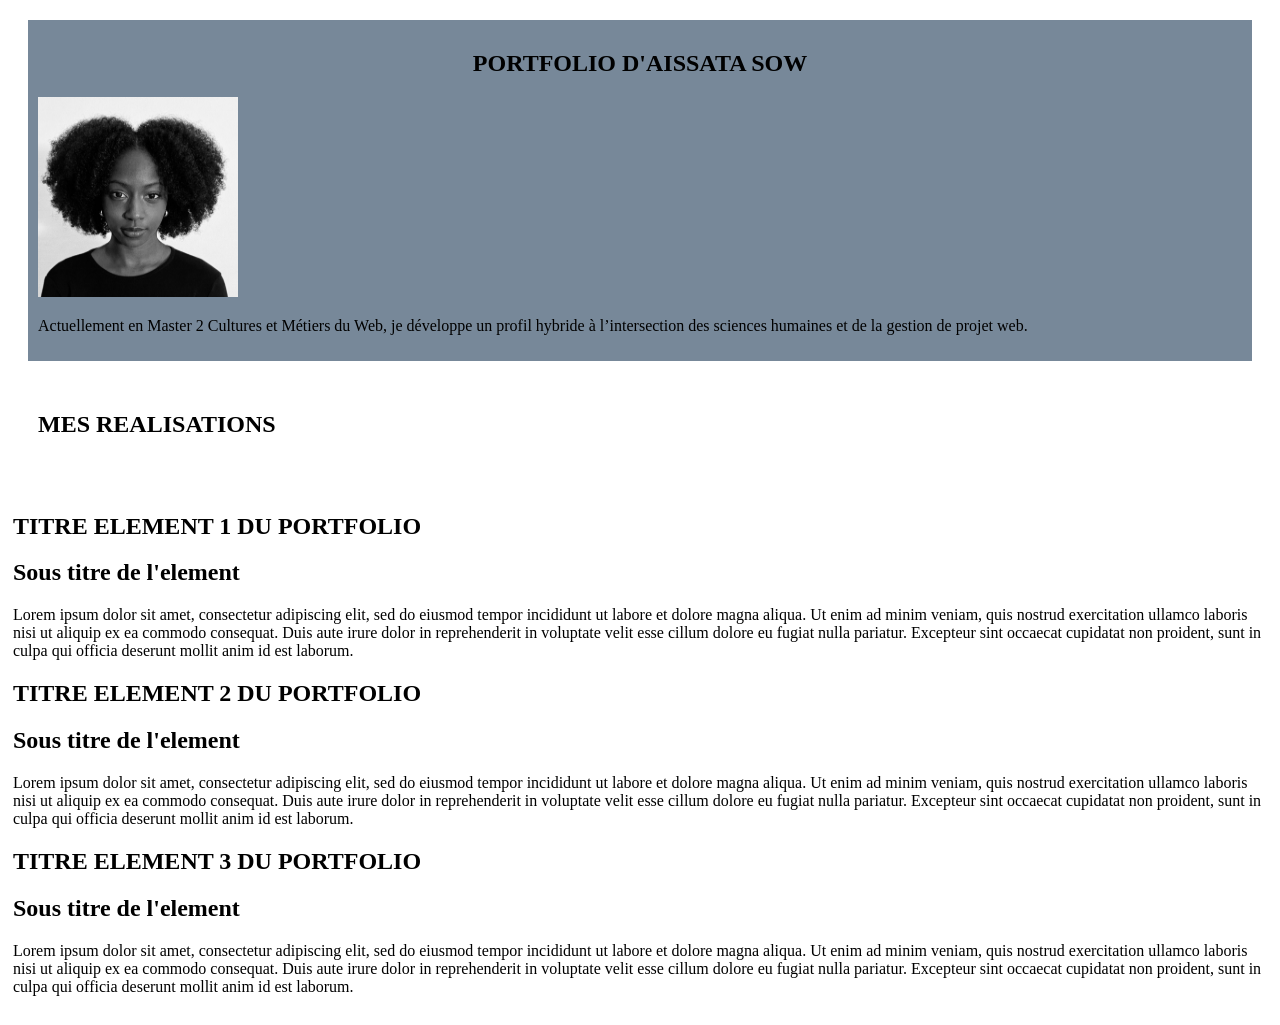
==== index.html @ 1c98b768 "+fichiers portfolio" ====
<!DOCTYPE html>
<html lang="en">
<head>
    <meta charset="UTF-8">
    <meta name="viewport" content="width=device-width, initial-scale=1.0">
    <title>Portfolio</title>
</head>
<body>
<style>
.sctn-accueil{
    margin: 20px;
    border: 2px;
    padding: 10px;
    background-color: lightslategrey;
}
.title-name{
    text-align: center;
}
.title-portfolio{
    margin: 20px;
    border: 2px;
    padding: 10px;
}    
.liste-elmnts-portfolio{
    padding: 5px;
}
.elmnts-1{
    padding: auto;
}
.elmnts-2{
    padding: auto;
}
.elmnts-3{
    padding: auto;
}
</style>    
<section class="sctn-accueil">
    <h1 class="title-name">
        PORTFOLIO D'AISSATA SOW
    </h1>
    <img src="photo_pro.jpg" alt="photo professionnelle d'Aissata" width="200" height="200"> 
    <p class="paragraphe_accueil">
Actuellement en Master 2 Cultures et Métiers du Web, je développe un profil hybride à l’intersection des sciences humaines et de la gestion de projet web. 
    </p>
</section>  
<section class="title-portfolio">
<h1>MES REALISATIONS</h1>
</section>
<section class="liste-elmnts-portfolio">
<div class="elmnts-1">
<h1>
TITRE ELEMENT 1 DU PORTFOLIO
</h1>
<h2>
    Sous titre de l'element 
</h2>
<p>
    Lorem ipsum dolor sit amet, consectetur adipiscing elit, sed do eiusmod tempor incididunt ut labore et dolore magna aliqua. Ut enim ad minim veniam, quis nostrud exercitation ullamco laboris nisi ut aliquip ex ea commodo consequat. Duis aute irure dolor in reprehenderit in voluptate velit esse cillum dolore eu fugiat nulla pariatur. Excepteur sint occaecat cupidatat non proident, sunt in culpa qui officia deserunt mollit anim id est laborum.
</p>    
</div class="elmnts-2">    
<div>
<h1>
    TITRE ELEMENT 2 DU PORTFOLIO
</h1>
<h2>
    Sous titre de l'element 
</h2>
<p>
    Lorem ipsum dolor sit amet, consectetur adipiscing elit, sed do eiusmod tempor incididunt ut labore et dolore magna aliqua. Ut enim ad minim veniam, quis nostrud exercitation ullamco laboris nisi ut aliquip ex ea commodo consequat. Duis aute irure dolor in reprehenderit in voluptate velit esse cillum dolore eu fugiat nulla pariatur. Excepteur sint occaecat cupidatat non proident, sunt in culpa qui officia deserunt mollit anim id est laborum.
</p>
</div>
<div class="elmnts-3">
<h1>
    TITRE ELEMENT 3 DU PORTFOLIO
</h1>
<h2>
    Sous titre de l'element 
</h2>
<p>
    Lorem ipsum dolor sit amet, consectetur adipiscing elit, sed do eiusmod tempor incididunt ut labore et dolore magna aliqua. Ut enim ad minim veniam, quis nostrud exercitation ullamco laboris nisi ut aliquip ex ea commodo consequat. Duis aute irure dolor in reprehenderit in voluptate velit esse cillum dolore eu fugiat nulla pariatur. Excepteur sint occaecat cupidatat non proident, sunt in culpa qui officia deserunt mollit anim id est laborum.
</p>
</div>
</section>   
</body>
</html>
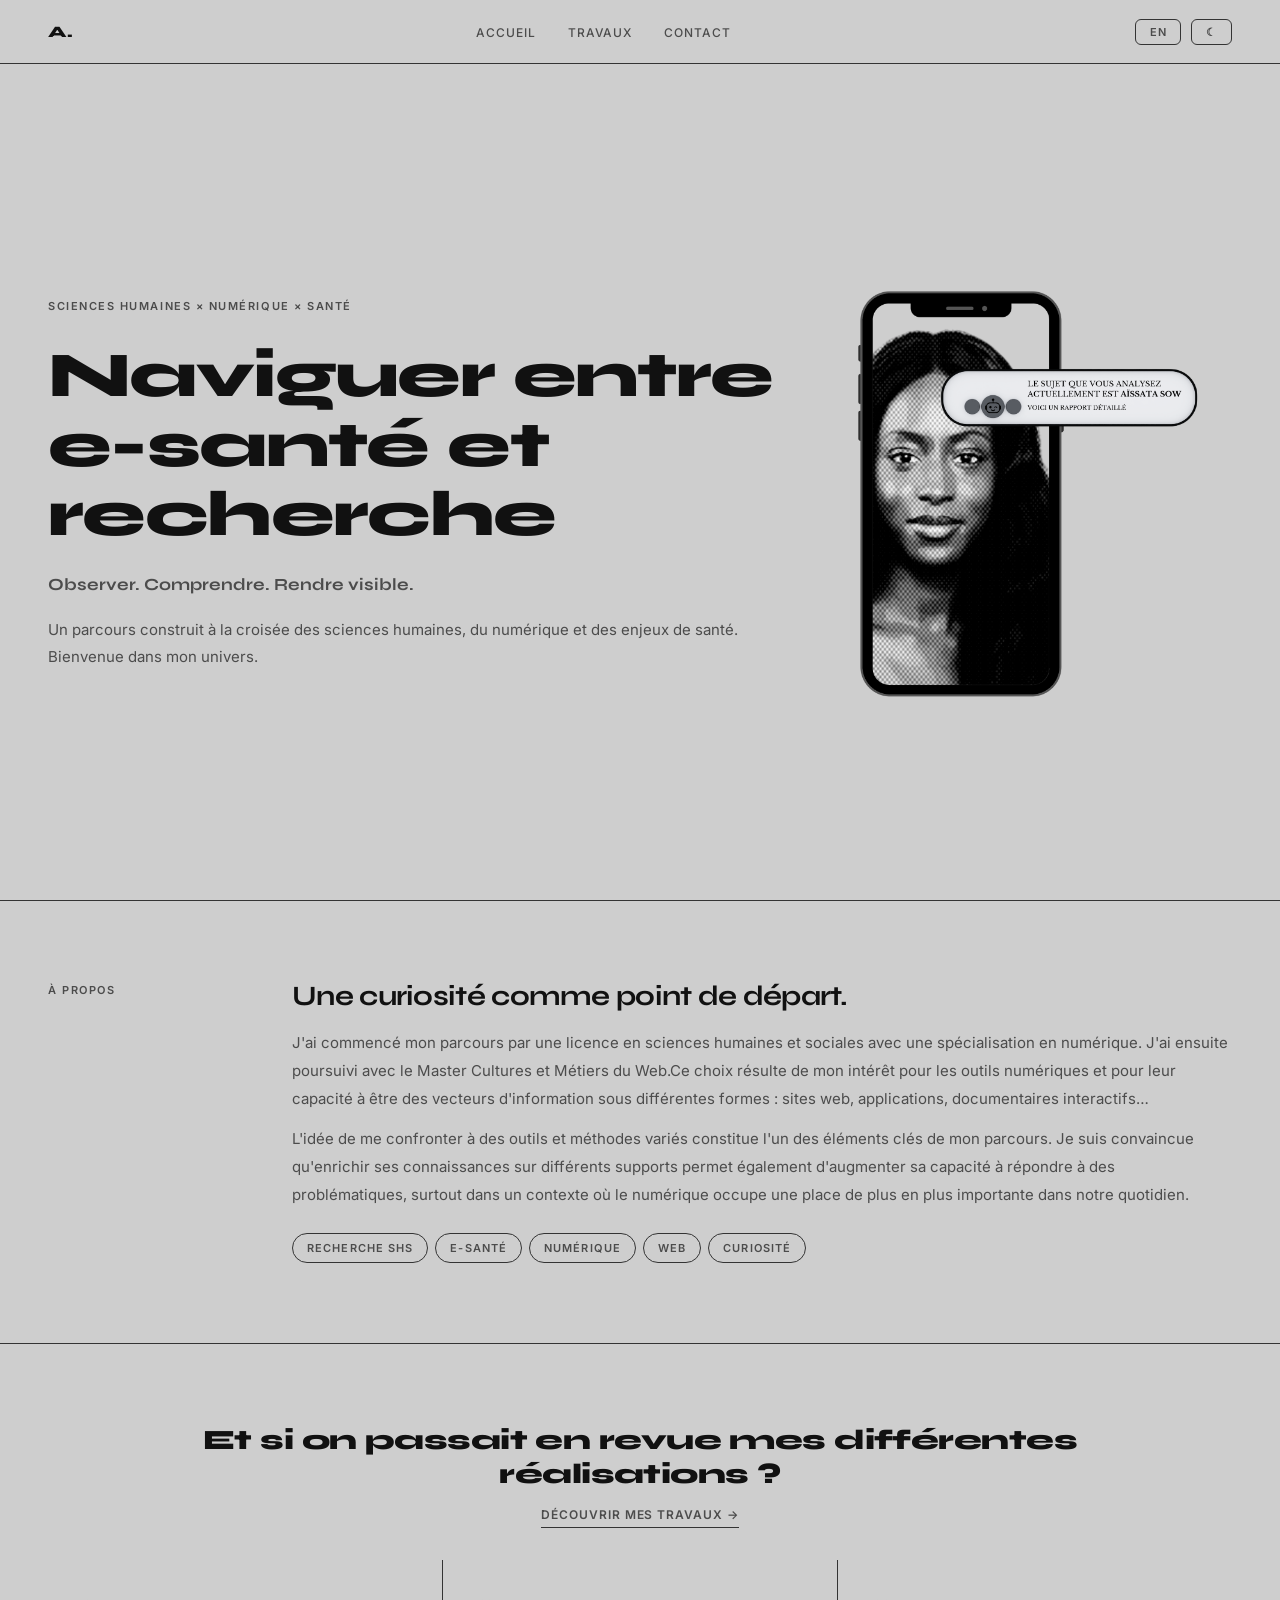
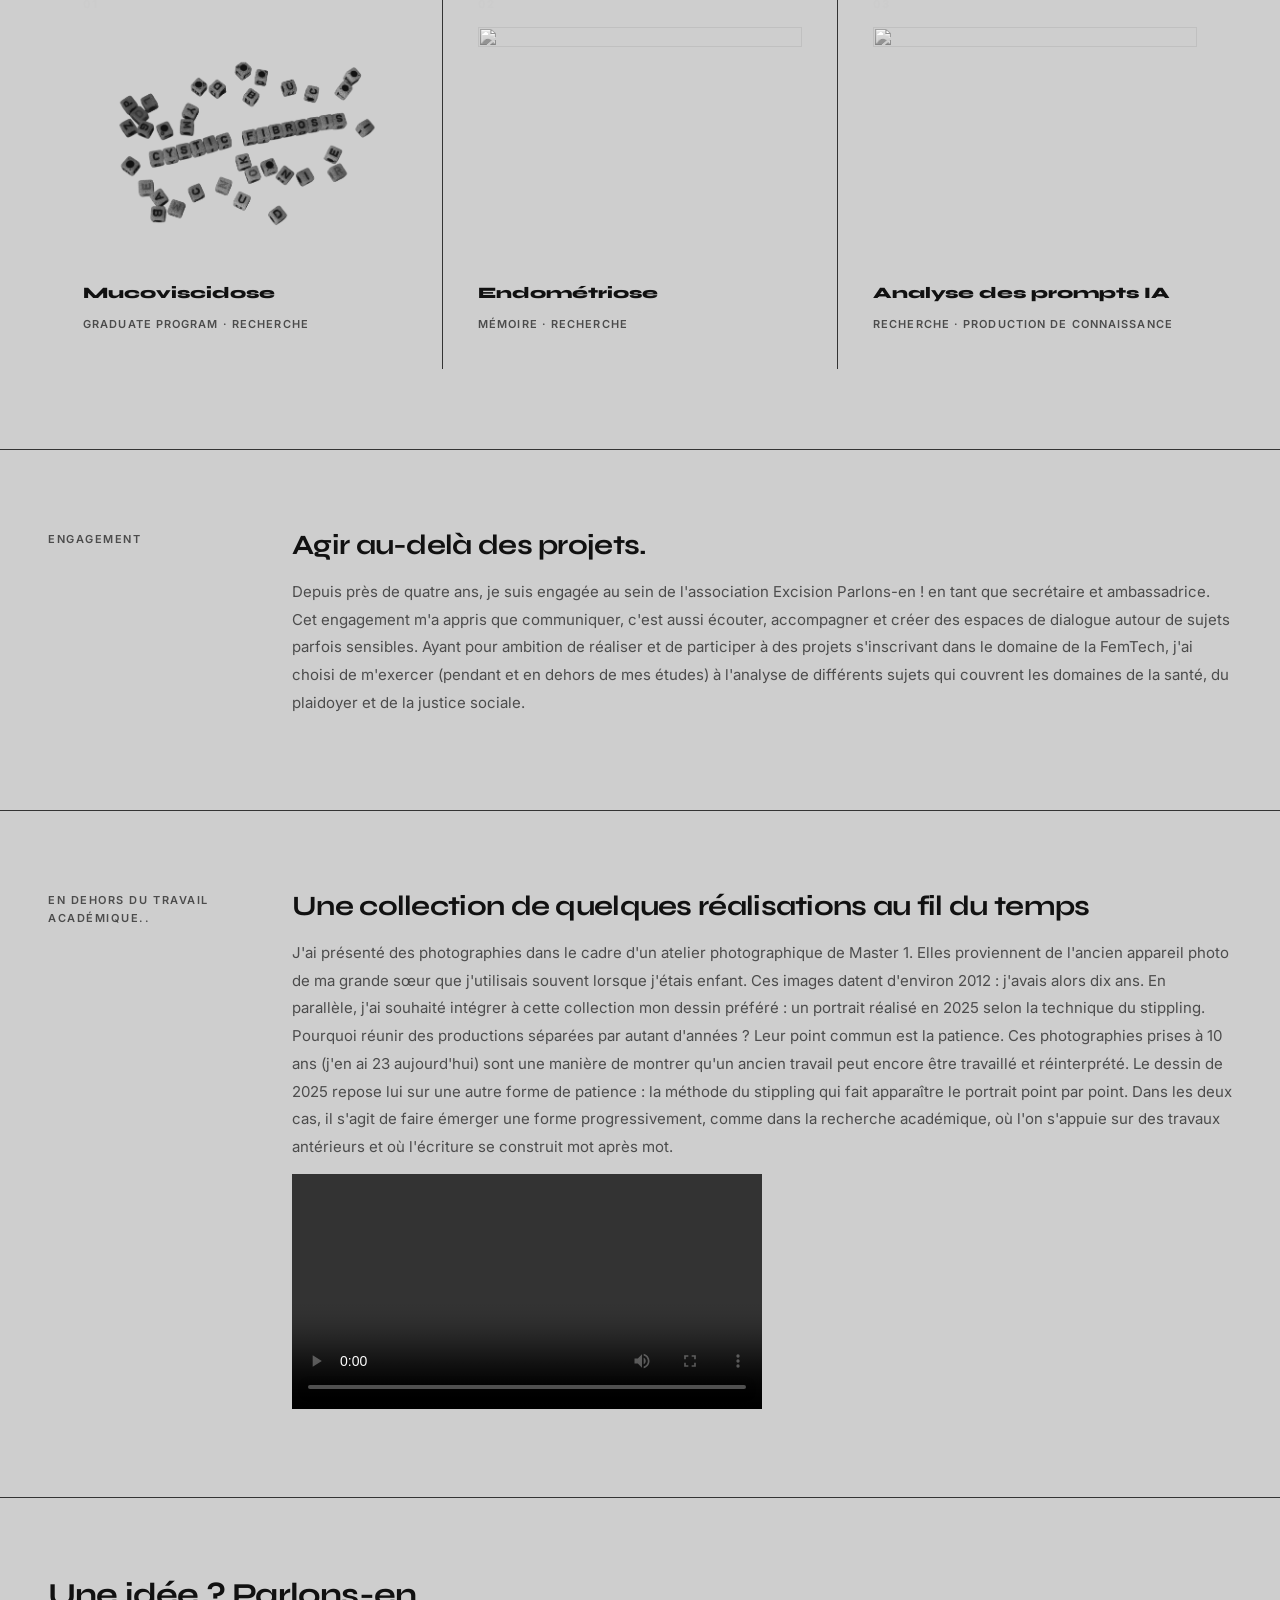
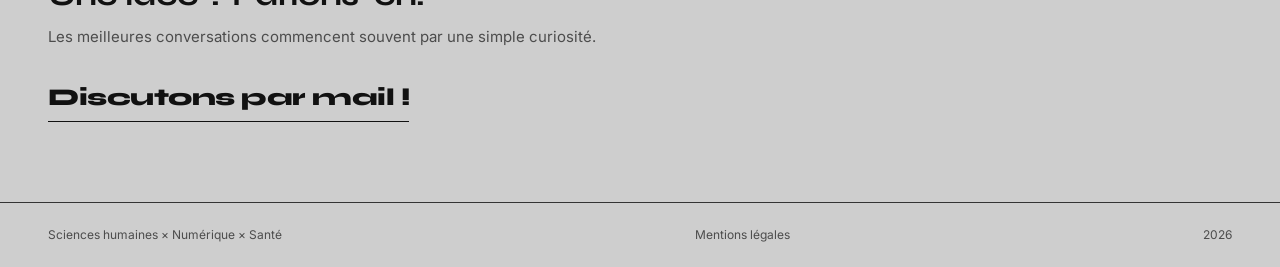
==== commit 4458ea3a: "Mise à jour portfolio" ====
--- a/index.html
+++ b/index.html
@@ -1,85 +1,275 @@
 <!DOCTYPE html>
-<html lang="en">
+<html lang="fr">
 <head>
-    <meta charset="UTF-8">
-    <meta name="viewport" content="width=device-width, initial-scale=1.0">
-    <title>Portfolio</title>
+  <meta charset="UTF-8" />
+  <link rel="icon" type="image/png" href="favicon.png" />
+  <meta name="viewport" content="width=device-width, initial-scale=1.0" />
+  <meta name="description" content="Portfolio — e-santé et recherche en sciences humaines et sociales" />
+  <title>Portfolio — e-santé & recherche</title>
+  <link href="https://fonts.googleapis.com/css2?family=Syne:wght@700;800&family=Inter:wght@400;500;600&display=swap" rel="stylesheet" />
+  <link rel="stylesheet" href="style.css" />
 </head>
 <body>
-<style>
-.sctn-accueil{
-    margin: 20px;
-    border: 2px;
-    padding: 10px;
-    background-color: lightslategrey;
-}
-.title-name{
-    text-align: center;
-}
-.title-portfolio{
-    margin: 20px;
-    border: 2px;
-    padding: 10px;
-}    
-.liste-elmnts-portfolio{
-    padding: 5px;
-}
-.elmnts-1{
-    padding: auto;
-}
-.elmnts-2{
-    padding: auto;
-}
-.elmnts-3{
-    padding: auto;
-}
-</style>    
-<section class="sctn-accueil">
-    <h1 class="title-name">
-        PORTFOLIO D'AISSATA SOW
-    </h1>
-    <img src="photo_pro.jpg" alt="photo professionnelle d'Aissata" width="200" height="200"> 
-    <p class="paragraphe_accueil">
-Actuellement en Master 2 Cultures et Métiers du Web, je développe un profil hybride à l’intersection des sciences humaines et de la gestion de projet web. 
+
+<nav>
+  <div class="nav-logo">A.</div>
+  <ul class="nav-links">
+    <li><a href="index.html"   data-fr="Accueil" data-en="Home">Accueil</a></li>
+    <li><a href="travaux.html" data-fr="Travaux"  data-en="Works">Travaux</a></li>
+    <li><a href="#contact"     data-fr="Contact"  data-en="Contact">Contact</a></li>
+  </ul>
+  <div class="nav-controls">
+    <button class="ctrl-btn" onclick="toggleLang()" id="lang-btn">EN</button>
+    <button class="ctrl-btn" onclick="toggleDark()" id="dark-btn">☾</button>
+  </div>
+</nav>
+
+<main>
+
+  <!-- HERO -->
+  <section class="hero">
+    <div class="hero-left">
+
+      <span class="hero-label"
+        data-fr="Sciences humaines × Numérique × Santé"
+        data-en="Humanities × Digital × Health">
+        Sciences humaines × Numérique × Santé
+      </span>
+
+      <h1
+        data-fr="Naviguer entre e-santé et recherche"
+        data-en="Navigating between e-health and research">
+        Naviguer entre e-santé et recherche
+      </h1>
+
+      <span class="hero-line"
+        data-fr="Observer. Comprendre. Rendre visible."
+        data-en="Observe. Understand. Make visible.">
+        Observer. Comprendre. Rendre visible.
+      </span>
+
+      <p
+        data-fr="Un parcours construit à la croisée des sciences humaines, du numérique et des enjeux de santé. Bienvenue dans mon univers."
+        data-en="A path built at the crossroads of humanities, digital tools, and health issues. Welcome to my world.">
+        Un parcours construit à la croisée des sciences humaines, du numérique et des enjeux de santé. Bienvenue dans mon univers.
+      </p>
+
+    </div>
+    <div class="hero-right">
+      <img class="hero-photo" src="profile-portfolio.png" alt="Portrait" />
+    </div>
+  </section>
+
+  <!--
+    J'ai choisi de partir sur une méthode avec des div, des class et des data fr/en
+    car après lecture de plusieurs sources en ligne et selon les conseils des IA,
+    c'était moins complexe que de créer un fichier HTML en français puis un fichier HTML en anglais.
+    Inconvénient principal : chronophage et cela peut vite être difficile à lire
+    mais je n'ai pas trouvé une autre manière d'avoir le résultat qui me satisfait.
+  -->
+
+  <!-- À PROPOS -->
+  <section class="section-wrap">
+    <div class="two-col">
+
+      <div class="label"
+        data-fr="À propos"
+        data-en="About">
+        À propos
+      </div>
+
+      <div>
+        <h2 class="section-title"
+          data-fr="Une curiosité comme point de départ."
+          data-en="Curiosity as a starting point.">
+          Une curiosité comme point de départ.
+        </h2>
+
+        <p class="section-text"
+          data-fr="J'ai commencé mon parcours par une licence en sciences humaines et sociales avec une spécialisation en numérique. J'ai ensuite poursuivi avec le Master Cultures et Métiers du Web.Ce choix résulte de mon intérêt pour les outils numériques et pour leur capacité à être des vecteurs d'information sous différentes formes : sites web, applications, documentaires interactifs…"
+          data-en="I began my academic journey with a Bachelor's degree in Social Sciences, specializing in digital studies. Then, I continued with Master's degree in web humanities. This choice stemmed from my interest in digital tools and their ability to act as powerful channels of information in various forms: websites, applications, interactive documentaries and more.">
+          J'ai commencé mon parcours par une licence en sciences humaines et sociales avec une spécialisation en numérique. J'ai ensuite poursuivi avec le Master Cultures et Métiers du Web.Ce choix résulte de mon intérêt pour les outils numériques et pour leur capacité à être des vecteurs d'information sous différentes formes : sites web, applications, documentaires interactifs…
+        </p>
+
+        <p class="section-text"
+          data-fr="L'idée de me confronter à des outils et méthodes variés constitue l'un des éléments clés de mon parcours. Je suis convaincue qu'enrichir ses connaissances sur différents supports permet également d'augmenter sa capacité à répondre à des problématiques, surtout dans un contexte où le numérique occupe une place de plus en plus importante dans notre quotidien."
+          data-en="Engaging with different tools and methodologies has been a key element of my path. I am convinced that broadening knowledge across different mediums also strengthens the ability to address complex problems, especially in a context where digital technologies play an increasingly important role in our daily lives.">
+          L'idée de me confronter à des outils et méthodes variés constitue l'un des éléments clés de mon parcours. Je suis convaincue qu'enrichir ses connaissances sur différents supports permet également d'augmenter sa capacité à répondre à des problématiques, surtout dans un contexte où le numérique occupe une place de plus en plus importante dans notre quotidien.
+        </p>
+
+        <div class="tags">
+          <span class="tag" data-fr="Recherche SHS" data-en="Research">Recherche SHS</span>
+          <span class="tag" data-fr="E-santé"       data-en="E-health">E-santé</span>
+          <span class="tag" data-fr="Numérique"     data-en="Digital">Numérique</span>
+          <span class="tag" data-fr="Web"           data-en="Web">Web</span>
+          <span class="tag" data-fr="Curiosité"     data-en="Curiosity">Curiosité</span>
+        </div>
+      </div>
+
+    </div>
+  </section>
+
+  <!-- TEASER TRAVAUX -->
+  <section class="section-wrap">
+
+    <div class="teaser-header">
+      <p
+        data-fr="Et si on passait en revue mes différentes réalisations ?"
+        data-en="Shall we take a look at my different works?">
+        Et si on passait en revue mes différentes réalisations ?
+      </p>
+      <a href="travaux.html"
+        data-fr="Découvrir mes travaux →"
+        data-en="See all works →">
+        Découvrir mes travaux →
+      </a>
+    </div>
+
+    <div class="card-grid">
+
+      <a class="card" href="travaux.html">
+        <span class="card-num">01</span>
+        <img class="card-cover" src="muco.png" alt="" />
+        <div class="card-title"
+          data-fr="Mucoviscidose"
+          data-en="Cystic Fibrosis">
+          Mucoviscidose
+        </div>
+        <div class="card-tag"
+          data-fr="Graduate Program · Recherche"
+          data-en="Graduate Program · Research">
+          Graduate Program · Recherche
+        </div>
+      </a>
+
+      <a class="card" href="travaux.html">
+        <span class="card-num">02</span>
+        <img class="card-cover" src="endo.png" alt="" />
+        <div class="card-title"
+          data-fr="Endométriose"
+          data-en="Endometriosis">
+          Endométriose
+        </div>
+        <div class="card-tag"
+          data-fr="Mémoire · Recherche"
+          data-en="Thesis · Research">
+          Mémoire · Recherche
+        </div>
+      </a>
+
+      <a class="card" href="travaux.html">
+        <span class="card-num">03</span>
+        <img class="card-cover" src="analyseGPT.png" alt="" />
+        <div class="card-title"
+          data-fr="Analyse des prompts IA"
+          data-en="AI Prompt Analysis">
+          Analyse des prompts IA
+        </div>
+        <div class="card-tag"
+          data-fr="Recherche · Production de connaissance"
+          data-en="Research · Knowledge production">
+          Recherche · Production de connaissance
+        </div>
+      </a>
+
+    </div>
+  </section>
+
+  <!-- ENGAGEMENT -->
+  <section class="section-wrap">
+    <div class="two-col">
+
+      <div class="label"
+        data-fr="Engagement"
+        data-en="Commitment">
+        Engagement
+      </div>
+
+      <div>
+        <h2 class="section-title"
+          data-fr="Agir au-delà des projets."
+          data-en="Acting beyond projects.">
+          Agir au-delà des projets.
+        </h2>
+
+        <p class="section-text"
+          data-fr="Depuis près de quatre ans, je suis engagée au sein de l'association Excision Parlons-en ! en tant que secrétaire et ambassadrice. Cet engagement m'a appris que communiquer, c'est aussi écouter, accompagner et créer des espaces de dialogue autour de sujets parfois sensibles. Ayant pour ambition de réaliser et de participer à des projets s'inscrivant dans le domaine de la FemTech, j'ai choisi de m'exercer (pendant et en dehors de mes études) à l'analyse de différents sujets qui couvrent les domaines de la santé, du plaidoyer et de la justice sociale."
+          data-en="For nearly four years, I have been involved with the association Excision, Let's Talk About It! as secretary and ambassador. This commitment taught me that communicating also means listening, supporting, and creating spaces for dialogue around sometimes sensitive subjects. With the ambition of contributing to projects within the FemTech field, I chose to actively engage (both during and alongside my studies) in analyzing topics across health, advocacy and social justice.">
+          Depuis près de quatre ans, je suis engagée au sein de l'association Excision Parlons-en ! en tant que secrétaire et ambassadrice. Cet engagement m'a appris que communiquer, c'est aussi écouter, accompagner et créer des espaces de dialogue autour de sujets parfois sensibles. Ayant pour ambition de réaliser et de participer à des projets s'inscrivant dans le domaine de la FemTech, j'ai choisi de m'exercer (pendant et en dehors de mes études) à l'analyse de différents sujets qui couvrent les domaines de la santé, du plaidoyer et de la justice sociale.
+        </p>
+      </div>
+
+    </div>
+  </section>
+
+  <!-- EN DEHORS DU TRAVAIL ACADÉMIQUE -->
+  <section class="section-wrap">
+    <div class="two-col">
+
+      <div class="label"
+        data-fr="En dehors du travail académique..."
+        data-en="Outside of academic work...">
+        En dehors du travail académique..
+      </div>
+
+      <div>
+        <h2 class="section-title"
+          data-fr="Une collection de quelques réalisations au fil du temps"
+          data-en="A collection of works over time">
+          Une collection de quelques réalisations au fil du temps
+        </h2>
+
+        <p class="section-text"
+          data-fr="J'ai présenté des photographies dans le cadre d'un atelier photographique de Master 1. Elles proviennent de l'ancien appareil photo de ma grande sœur que j'utilisais souvent lorsque j'étais enfant. Ces images datent d'environ 2012 : j'avais alors dix ans. En parallèle, j'ai souhaité intégrer à cette collection mon dessin préféré : un portrait réalisé en 2025 selon la technique du stippling. Pourquoi réunir des productions séparées par autant d'années ? Leur point commun est la patience. Ces photographies prises à 10 ans (j'en ai 23 aujourd'hui) sont une manière de montrer qu'un regard ancien peut encore être travaillé et réinterprété. Le dessin de 2025 repose lui sur une autre forme de patience : la méthode du stippling qui fait apparaître le portrait point par point. Dans les deux cas, il s'agit de faire émerger une forme progressivement, comme dans la recherche académique, où l'on s'appuie sur des travaux antérieurs et où l'écriture se construit mot après mot."
+          data-en="I presented a series of photographs during a photography class in the first-year of my Master. They were taken with an old camera that belonged to my older sister, which I often used as a child. These images date back to around 2012: I was ten years old at the time. Alongside this work, I also chose to include my favourite drawing in my collection: a portrait created in 2025 using the stippling technique. Why bring together works separated by so many years? They share a common thread: patience. These photographs taken at the age of 10 (I am now 23) show that a previous work can still be revisited et reworked. The 2025 drawing, on the other hand, relies on a different form of patience: the stippling method which gradually reveals the portrait dot by dot. In both cases, a form emerges progressively, much like academic research, which builds on previous works and develops word by word.">
+          J'ai présenté des photographies dans le cadre d'un atelier photographique de Master 1. Elles proviennent de l'ancien appareil photo de ma grande sœur que j'utilisais souvent lorsque j'étais enfant. Ces images datent d'environ 2012 : j'avais alors dix ans. En parallèle, j'ai souhaité intégrer à cette collection mon dessin préféré : un portrait réalisé en 2025 selon la technique du stippling. Pourquoi réunir des productions séparées par autant d'années ? Leur point commun est la patience. Ces photographies prises à 10 ans (j'en ai 23 aujourd'hui) sont une manière de montrer qu'un ancien travail peut encore être travaillé et réinterprété. Le dessin de 2025 repose lui sur une autre forme de patience : la méthode du stippling qui fait apparaître le portrait point par point. Dans les deux cas, il s'agit de faire émerger une forme progressivement, comme dans la recherche académique, où l'on s'appuie sur des travaux antérieurs et où l'écriture se construit mot après mot.
+        </p>
+
+        <video controls width="50%">
+          <source src="collection.mp4" type="video/mp4">
+        </video>
+      </div>
+
+    </div>
+  </section>
+
+  <!-- CONTACT -->
+  <section class="section-wrap contact-wrap" id="contact">
+
+    <h2
+      data-fr="Une idée ? Parlons-en."
+      data-en="An idea? Let's talk.">
+      Une idée ? Parlons-en.
+    </h2>
+
+    <p
+      data-fr="Les meilleures conversations commencent souvent par une simple curiosité."
+      data-en="The best conversations often start with simple curiosity.">
+      Les meilleures conversations commencent souvent par une simple curiosité.
     </p>
-</section>  
-<section class="title-portfolio">
-<h1>MES REALISATIONS</h1>
-</section>
-<section class="liste-elmnts-portfolio">
-<div class="elmnts-1">
-<h1>
-TITRE ELEMENT 1 DU PORTFOLIO
-</h1>
-<h2>
-    Sous titre de l'element 
-</h2>
-<p>
-    Lorem ipsum dolor sit amet, consectetur adipiscing elit, sed do eiusmod tempor incididunt ut labore et dolore magna aliqua. Ut enim ad minim veniam, quis nostrud exercitation ullamco laboris nisi ut aliquip ex ea commodo consequat. Duis aute irure dolor in reprehenderit in voluptate velit esse cillum dolore eu fugiat nulla pariatur. Excepteur sint occaecat cupidatat non proident, sunt in culpa qui officia deserunt mollit anim id est laborum.
-</p>    
-</div class="elmnts-2">    
-<div>
-<h1>
-    TITRE ELEMENT 2 DU PORTFOLIO
-</h1>
-<h2>
-    Sous titre de l'element 
-</h2>
-<p>
-    Lorem ipsum dolor sit amet, consectetur adipiscing elit, sed do eiusmod tempor incididunt ut labore et dolore magna aliqua. Ut enim ad minim veniam, quis nostrud exercitation ullamco laboris nisi ut aliquip ex ea commodo consequat. Duis aute irure dolor in reprehenderit in voluptate velit esse cillum dolore eu fugiat nulla pariatur. Excepteur sint occaecat cupidatat non proident, sunt in culpa qui officia deserunt mollit anim id est laborum.
-</p>
-</div>
-<div class="elmnts-3">
-<h1>
-    TITRE ELEMENT 3 DU PORTFOLIO
-</h1>
-<h2>
-    Sous titre de l'element 
-</h2>
-<p>
-    Lorem ipsum dolor sit amet, consectetur adipiscing elit, sed do eiusmod tempor incididunt ut labore et dolore magna aliqua. Ut enim ad minim veniam, quis nostrud exercitation ullamco laboris nisi ut aliquip ex ea commodo consequat. Duis aute irure dolor in reprehenderit in voluptate velit esse cillum dolore eu fugiat nulla pariatur. Excepteur sint occaecat cupidatat non proident, sunt in culpa qui officia deserunt mollit anim id est laborum.
-</p>
-</div>
-</section>   
+
+    <a class="contact-link" href="mailto:mails.aissatasow+portfolio@email.com">Discutons par mail !</a>
+
+  </section>
+
+</main>
+
+<footer>
+  <span
+    data-fr="Sciences humaines × Numérique × Santé"
+    data-en="Humanities × Digital × Health">
+    Sciences humaines × Numérique × Santé
+  </span>
+  <span>
+    <a href="mentions.html"
+      data-fr="Mentions légales"
+      data-en="Legal notice">
+      Mentions légales
+    </a>
+  </span>
+  <span>2026</span>
+</footer>
+
+<script src="script.js"></script>
 </body>
-</html>+</html>
--- a/style.css
+++ b/style.css
@@ -0,0 +1,316 @@
+/* COULEURS */
+:root {
+  --bg:      #cecece;
+  --text:    #111111;
+  --soft:    #4c4c4c;
+  --border:  #343434;
+  --card:    #F5F5F5;
+  --muted:   #CCCCCC;
+}
+body.dark {
+  --bg:      #111111;
+  --text:    #F5F5F5;
+  --soft:    #888888;
+  --border:  #2A2A2A;
+  --card:    #1A1A1A;
+  --muted:   #444444;
+}
+
+/* BASE */
+* { box-sizing: border-box; margin: 0; padding: 0; }
+html { scroll-behavior: smooth; }
+body {
+  background: var(--bg);
+  color: var(--text);
+  font-family: 'Inter', sans-serif;
+  font-size: 16px;
+  line-height: 1.7;
+  transition: background 0.3s, color 0.3s;
+}
+h1, h2, h3 {
+  font-family: 'Syne', sans-serif;
+  letter-spacing: -0.025em;
+  line-height: 1.08;
+}
+a { color: inherit; text-decoration: none; }
+
+/* NAVIGATION */
+nav {
+  position: fixed;
+  top: 0; left: 0; right: 0;
+  z-index: 50;
+  display: flex;
+  align-items: center;
+  justify-content: space-between;
+  padding: 18px 48px;
+  background: var(--bg);
+  border-bottom: 1px solid var(--border);
+  transition: background 0.3s, border-color 0.3s;
+}
+.nav-logo {
+  font-family: 'Syne', sans-serif;
+  font-weight: 800;
+  font-size: 16px;
+  letter-spacing: -0.03em;
+}
+.nav-links {
+  display: flex;
+  gap: 32px;
+  list-style: none;
+}
+.nav-links a {
+  font-size: 12px;
+  font-weight: 500;
+  letter-spacing: 0.08em;
+  text-transform: uppercase;
+  color: var(--soft);
+  transition: color 0.2s;
+}
+.nav-links a:hover { color: var(--text); }
+.nav-controls { display: flex; gap: 10px; }
+.ctrl-btn {
+  background: none;
+  border: 1px solid var(--border);
+  color: var(--soft);
+  font-family: 'Inter', sans-serif;
+  font-size: 11px;
+  font-weight: 600;
+  letter-spacing: 0.06em;
+  padding: 5px 14px;
+  cursor: pointer;
+  border-radius: 6px;
+  transition: all 0.2s;
+}
+.ctrl-btn:hover { border-color: var(--text); color: var(--text); }
+
+/* HERO */
+.hero {
+  min-height: 100vh;
+  padding: 68px 48px 0;
+  display: grid;
+  grid-template-columns: 1fr 380px;
+  align-items: center;
+  column-gap: 64px;
+}
+.hero-label {
+  display: block;
+  font-size: 11px;
+  font-weight: 600;
+  letter-spacing: 0.14em;
+  text-transform: uppercase;
+  color: var(--soft);
+  margin-bottom: 26px;
+}
+.hero h1 {
+  font-size: 64px;
+  font-weight: 800;
+  margin-bottom: 22px;
+}
+.hero-line {
+  display: block;
+  font-family: 'Syne', sans-serif;
+  font-size: 17px;
+  font-weight: 700;
+  color: var(--soft);
+  margin-bottom: 16px;
+}
+.hero p { font-size: 15px; color: var(--soft); line-height: 1.85; }
+.hero-right { display: flex; justify-content: flex-end; align-items: center; }
+.hero-photo { width: 100%; max-width: 380px; aspect-ratio: 3/4; object-fit: cover; display: block; }
+
+/* SECTIONS */
+.section-wrap {
+  padding: 80px 48px;
+  border-top: 1px solid var(--border);
+}
+.two-col {
+  display: grid;
+  grid-template-columns: 180px 1fr;
+  gap: 64px;
+  align-items: start;
+}
+.label {
+  font-size: 11px;
+  font-weight: 600;
+  letter-spacing: 0.14em;
+  text-transform: uppercase;
+  color: var(--soft);
+}
+.section-title { font-size: 28px; margin-bottom: 18px; }
+.section-text { font-size: 15px; color: var(--soft); line-height: 1.85; margin-bottom: 13px; }
+
+/* TAGS */
+.tags { display: flex; flex-wrap: wrap; gap: 7px; margin-top: 24px; }
+.tag {
+  font-size: 11px;
+  font-weight: 600;
+  letter-spacing: 0.1em;
+  text-transform: uppercase;
+  color: var(--soft);
+  border: 1px solid var(--border);
+  padding: 5px 14px;
+  border-radius: 20px;
+}
+
+/* GRILLE DE CARTES */
+.card-grid {
+  display: grid;
+  grid-template-columns: repeat(3, 1fr);
+  gap: 1px;
+  background: var(--border);
+}
+.card {
+  background: var(--bg);
+  padding: 35px;
+  display: flex;
+  flex-direction: column;
+  gap: 13px;
+  cursor: pointer;
+  transition: background 0.2s;
+  position: relative;
+}
+.card:hover { background: var(--card); }
+.card.active-card { background: var(--card); }
+.card.active-card::after {
+  content: '';
+  position: absolute;
+  bottom: 0; left: 0; right: 0;
+  height: 2px;
+  background: var(--text);
+}
+.card-num { font-size: 11px; font-weight: 700; letter-spacing: 0.14em; color: var(--muted); }
+.card-cover {
+  width: 100%;
+  aspect-ratio: 4/3;
+  object-fit: cover;
+  display: block;
+  filter: grayscale(100%);
+  transition: filter 0.3s;
+}
+.card:hover .card-cover,
+.card.active-card .card-cover { filter: grayscale(20%); }
+.card-title { font-family: 'Syne', sans-serif; font-size: 16px; font-weight: 800; line-height: 1.2; }
+.card-tag { font-size: 11px; font-weight: 600; letter-spacing: 0.1em; text-transform: uppercase; color: var(--soft); }
+
+/* TEASER (section accueil) */
+.teaser-header { margin-bottom: 32px; }
+.teaser-header p {
+  font-family: 'Syne', sans-serif;
+  font-size: 28px;
+  font-weight: 800;
+  line-height: 1.2;
+  letter-spacing: -0.02em;
+  max-width: 900px;
+  text-align: center;
+  margin: 0 auto 13px;
+}
+.teaser-header a {
+  display: block;
+  text-align: center;
+  font-size: 12px;
+  font-weight: 600;
+  letter-spacing: 0.08em;
+  text-transform: uppercase;
+  color: var(--soft);
+  border-bottom: 1px solid var(--border);
+  padding-bottom: 2px;
+  width: fit-content;
+  margin: 0 auto;
+  transition: color 0.2s, border-color 0.2s;
+}
+.teaser-header a:hover { color: var(--text); border-color: var(--text); }
+
+/* CONTACT */
+.contact-wrap h2 { font-size: 32px; margin-bottom: 11px; }
+.contact-wrap p { font-size: 15px; color: var(--soft); margin-bottom: 29px; }
+.contact-link {
+  font-family: 'Syne', sans-serif;
+  font-size: 24px;
+  font-weight: 800;
+  letter-spacing: -0.02em;
+  display: inline-block;
+  border-bottom: 1px solid var(--text);
+  padding-bottom: 2px;
+  transition: color 0.2s;
+}
+.contact-link:hover { color: var(--soft); }
+
+/* FOOTER */
+footer {
+  border-top: 1px solid var(--border);
+  padding: 22px 48px;
+  display: flex;
+  justify-content: space-between;
+  font-size: 12px;
+  color: var(--soft);
+}
+
+/* EN-TÊTE PAGE TRAVAUX */
+.works-hero {
+  padding: 148px 48px 48px;
+  border-bottom: 1px solid var(--border);
+}
+.works-hero h1 { font-size: 52px; margin-bottom: 8px; }
+.works-hero p { font-size: 15px; color: var(--soft); }
+
+/* PANNEAU DÉTAIL PROJET */
+.proj-detail {
+  display: none;
+  border-top: 1px solid var(--border);
+  animation: fadeSlide 0.3s ease;
+}
+.proj-detail.visible { display: block; }
+@keyframes fadeSlide {
+  from { opacity: 0; transform: translateY(8px); }
+  to   { opacity: 1; transform: translateY(0); }
+}
+.proj-detail-inner {
+  padding: 56px 48px 64px;
+  display: grid;
+  grid-template-columns: 220px 1fr;
+  gap: 64px;
+}
+.proj-detail-left h2 { font-size: 27px; margin-bottom: 24px; }
+.proj-detail-right p { font-size: 15px; color: var(--soft); line-height: 1.85; margin-bottom: 16px; }
+.proj-detail-right p:first-child { color: var(--text); font-size: 16px; }
+.proj-quote {
+  border-left: 2px solid var(--text);
+  padding-left: 19px;
+  color: var(--text) !important;
+  font-style: italic;
+  margin: 24px 0 !important;
+}
+.close-btn {
+  background: none;
+  border: 1px solid var(--border);
+  color: var(--soft);
+  font-family: 'Inter', sans-serif;
+  font-size: 11px;
+  font-weight: 600;
+  letter-spacing: 0.06em;
+  padding: 6px 14px;
+  cursor: pointer;
+  border-radius: 6px;
+  transition: all 0.2s;
+}
+.close-btn:hover { border-color: var(--text); color: var(--text); }
+
+/* MOBILE */
+@media (max-width: 860px) {
+  nav { padding: 16px 22px; }
+  .nav-links { gap: 19px; }
+  .hero {
+    grid-template-columns: 1fr;
+    padding: 88px 22px 32px;
+    min-height: auto;
+    gap: 32px;
+  }
+  .hero h1 { font-size: 36px; }
+  .hero-photo { max-width: 240px; }
+  .section-wrap { padding: 48px 22px; }
+  .two-col { grid-template-columns: 1fr; gap: 16px; }
+  .card-grid { grid-template-columns: 1fr; }
+  .proj-detail-inner { grid-template-columns: 1fr; gap: 32px; padding: 32px 22px; }
+  .works-hero { padding: 110px 22px 32px; }
+  footer { padding: 16px 22px; flex-direction: column; gap: 5px; }
+}
